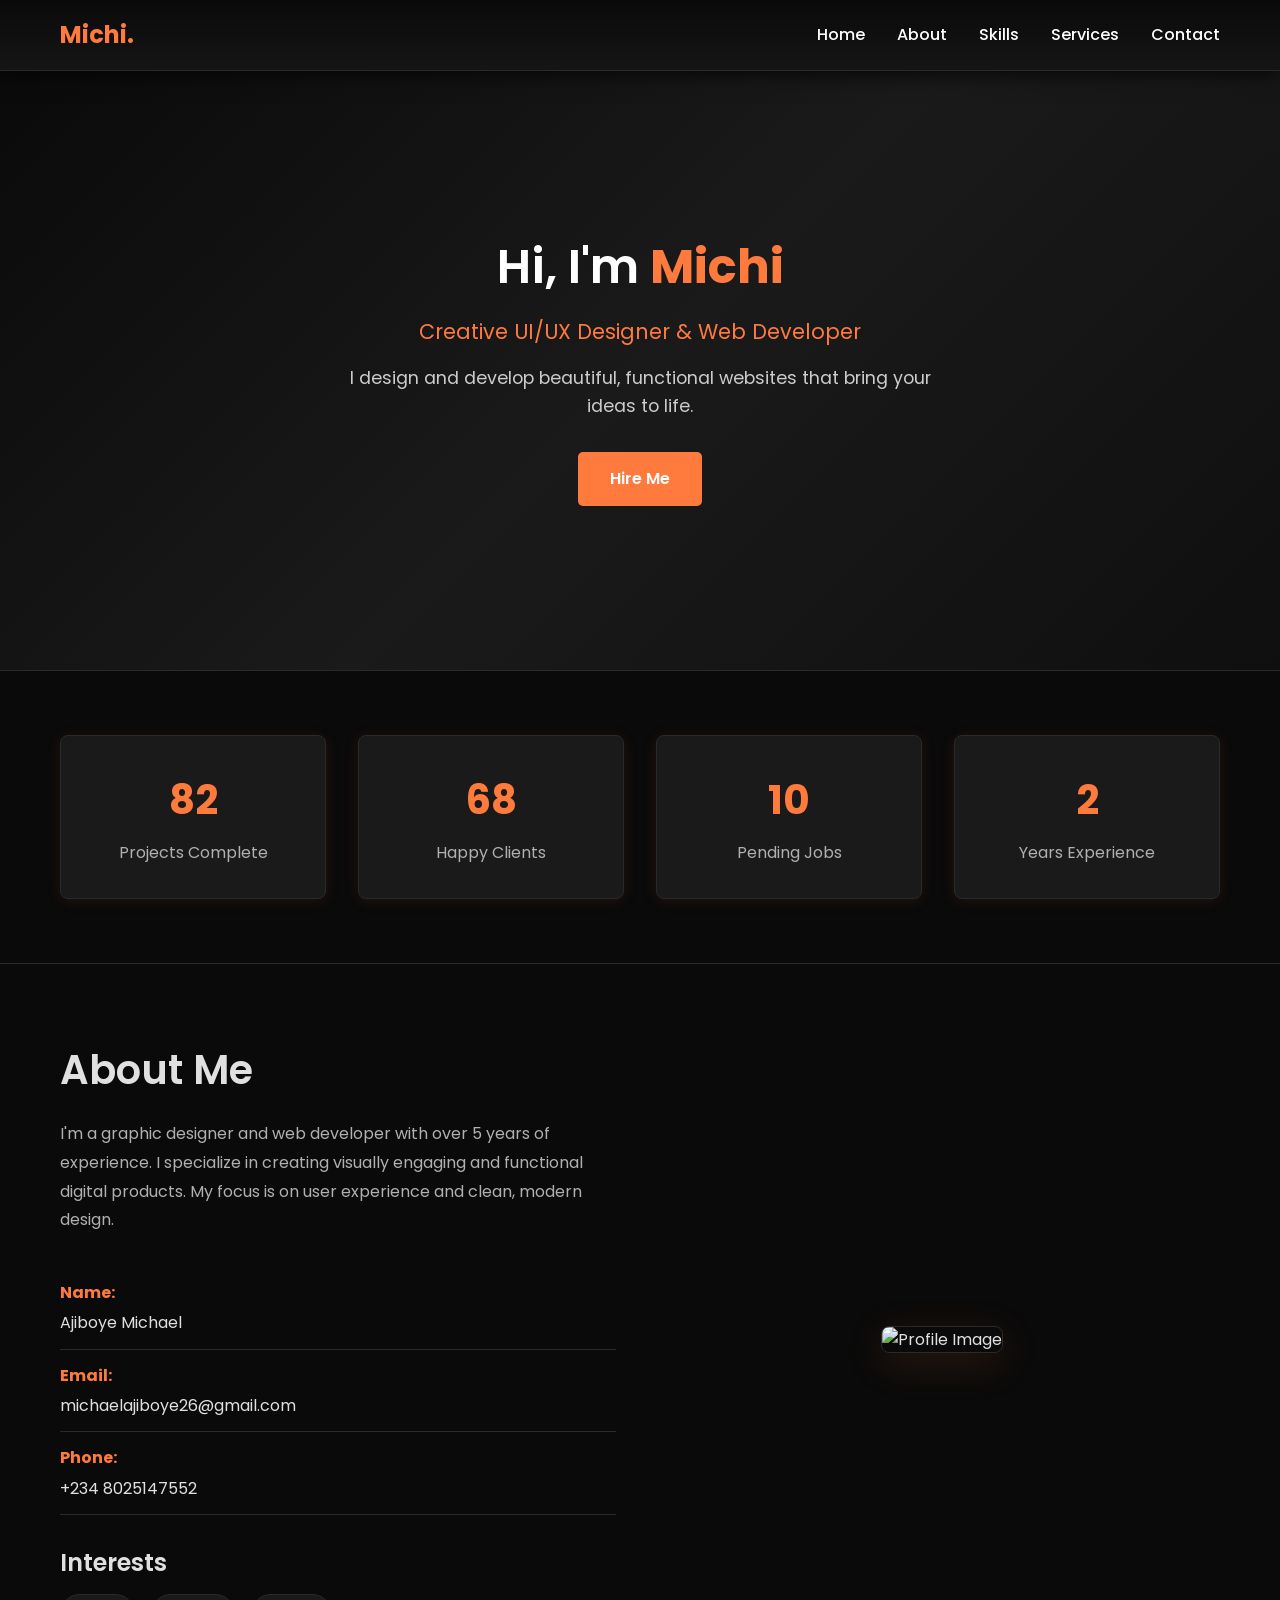
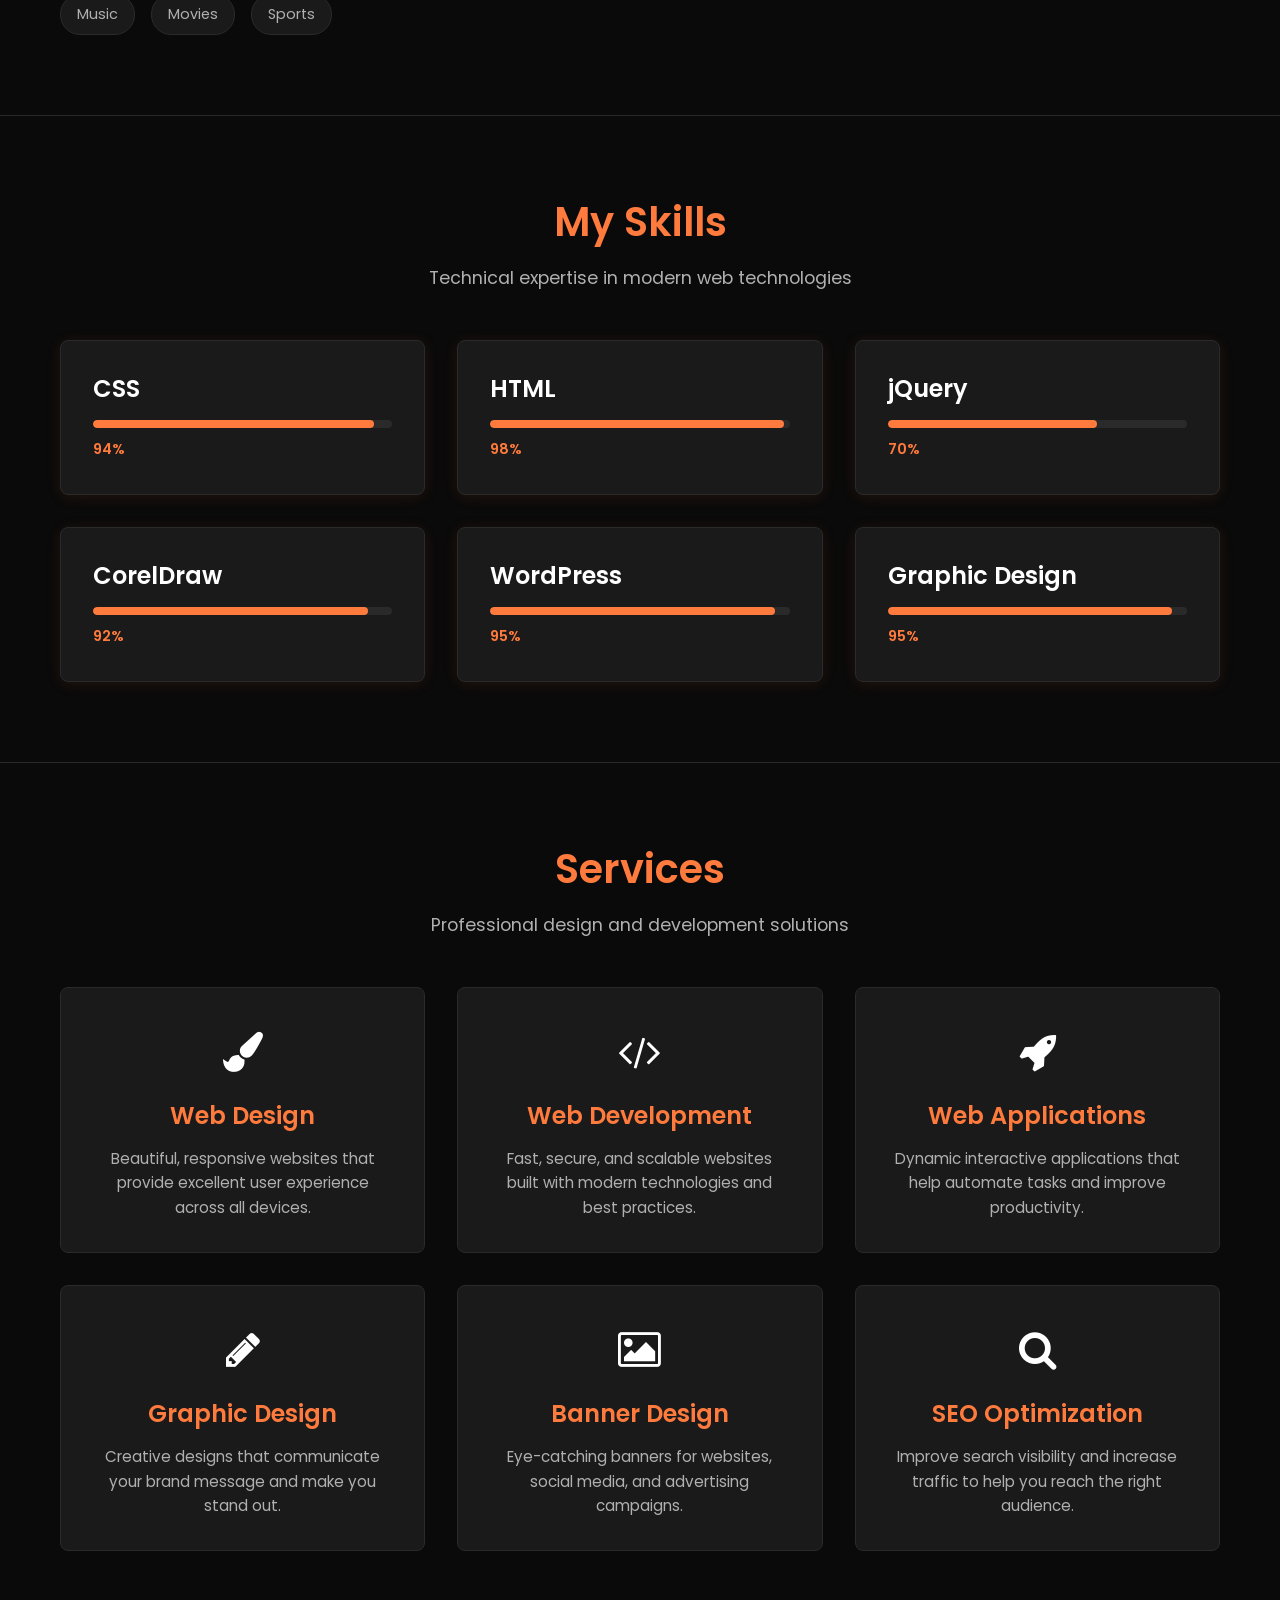
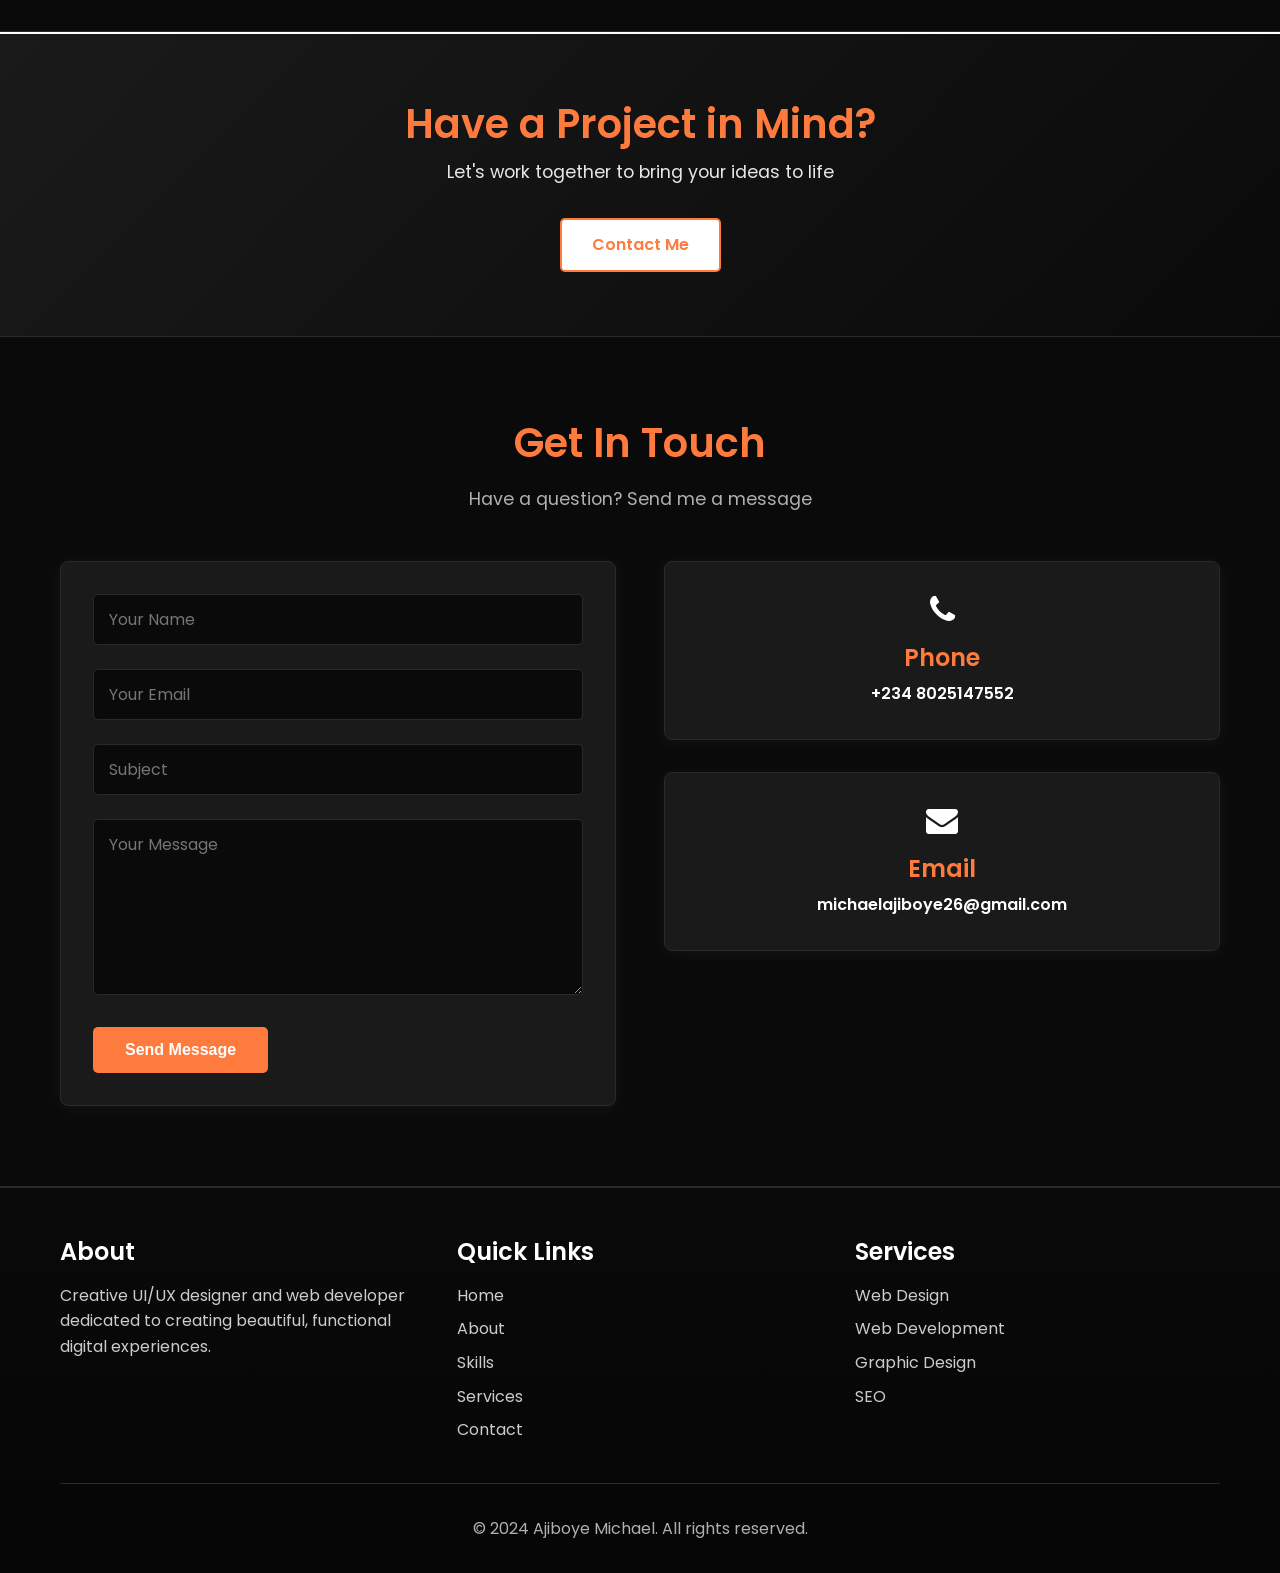
==== index.html @ e6c4ef51 "Add files via upload" ====
<!DOCTYPE html>
<html lang="en">
<head>
	<!-- Meta Information -->
	<meta charset="UTF-8">
	<meta name="viewport" content="width=device-width, initial-scale=1.0">
	<meta name="description" content="Michi - Creative UI/UX Designer & Web Developer. Professional design and web development services.">
	<meta name="author" content="Ajiboye Michael">

	<!-- Title -->
	<title>Michi - UI/UX Designer & Web Developer</title>

	<!-- Stylesheets -->
	<link href="https://fonts.googleapis.com/css?family=Poppins:100,200,300,400,500,600,700,800,900" rel="stylesheet">
	<link rel="stylesheet" href="https://stackpath.bootstrapcdn.com/font-awesome/4.7.0/css/font-awesome.min.css">
	<link rel="stylesheet" href="css/simple-style.css">
</head>
<body>

	<!-- ==================== NAVIGATION ==================== -->
	<nav class="navbar">
		<div class="container">
			<div class="navbar-brand">Michi.</div>
			<ul class="nav-menu">
				<li><a href="#home">Home</a></li>
				<li><a href="#about">About</a></li>
				<li><a href="#skills">Skills</a></li>
				<li><a href="#services">Services</a></li>
				<li><a href="#contact">Contact</a></li>
			</ul>
		</div>
	</nav>

	<!-- ==================== HERO SECTION ==================== -->
	<section id="home" class="hero">
		<div class="hero-content">
			<h1>Hi, I'm <span class="highlight">Michi</span></h1>
			<p class="subtitle">Creative UI/UX Designer & Web Developer</p>
			<p class="description">I design and develop beautiful, functional websites that bring your ideas to life.</p>
			<a href="https://wa.me/2348025147552" class="btn btn-primary">Hire Me</a>
		</div>
	</section>

	<!-- ==================== COUNTER SECTION ==================== -->
	<section class="counter">
		<div class="container">
			<div class="counter-grid">
				<div class="counter-item">
					<div class="counter-number">98+</div>
					<p>Projects Complete</p>
				</div>
				<div class="counter-item">
					<div class="counter-number">82+</div>
					<p>Happy Clients</p>
				</div>
				<div class="counter-item">
					<div class="counter-number">12</div>
					<p>Pending Jobs</p>
				</div>
				<div class="counter-item">
					<div class="counter-number">3</div>
					<p>Years Experience</p>
				</div>
			</div>
		</div>
	</section>

	<!-- ==================== ABOUT SECTION ==================== -->
	<section id="about" class="about">
		<div class="container">
			<div class="about-content">
				<div class="about-text">
					<h2>About Me</h2>
					<p>I'm a graphic designer and web developer with over 5 years of experience. I specialize in creating visually engaging and functional digital products. My focus is on user experience and clean, modern design.</p>
					
					<div class="about-info">
						<div class="info-item">
							<strong>Name:</strong> Ajiboye Michael
						</div>
						<div class="info-item">
							<strong>Email:</strong> michaelajiboye26@gmail.com
						</div>
						<div class="info-item">
							<strong>Phone:</strong> +234 8025147552
						</div>
					</div>

					<div class="interests">
						<h3>Interests</h3>
						<div class="interest-list">
							<span class="interest-tag">Music</span>
							<span class="interest-tag">Movies</span>
							<span class="interest-tag">Sports</span>
						</div>
					</div>
				</div>
				<div class="about-image">
					<img src="images/about-1.jpg" alt="Profile Image">
				</div>
			</div>
		</div>
	</section>

	<!-- ==================== SKILLS SECTION ==================== -->
	<section id="skills" class="skills">
		<div class="container">
			<h2><span class="my-skills-color">My Skills</span></h2>
			<p class="section-subtitle">Technical expertise in modern web technologies</p>
			
			<div class="skills-grid">
				<div class="skill-card">
					<h3>CSS</h3>
					<div class="skill-bar">
						<div class="skill-progress" style="width: 94%"></div>
					</div>
					<span class="skill-percent">94%</span>
				</div>
				<div class="skill-card">
					<h3>HTML</h3>
					<div class="skill-bar">
						<div class="skill-progress" style="width: 98%"></div>
					</div>
					<span class="skill-percent">98%</span>
				</div>
				<div class="skill-card">
					<h3>jQuery</h3>
					<div class="skill-bar">
						<div class="skill-progress" style="width: 70%"></div>
					</div>
					<span class="skill-percent">70%</span>
				</div>
				<div class="skill-card">
					<h3>CorelDraw</h3>
					<div class="skill-bar">
						<div class="skill-progress" style="width: 92%"></div>
					</div>
					<span class="skill-percent">92%</span>
				</div>
				<div class="skill-card">
					<h3>WordPress</h3>
					<div class="skill-bar">
						<div class="skill-progress" style="width: 95%"></div>
					</div>
					<span class="skill-percent">95%</span>
				</div>
				<div class="skill-card">
					<h3>Graphic Design</h3>
					<div class="skill-bar">
						<div class="skill-progress" style="width: 95%"></div>
					</div>
					<span class="skill-percent">95%</span>
				</div>
			</div>
		</div>
	</section>

	<!-- ==================== SERVICES SECTION ==================== -->
	<section id="services" class="services">
		<div class="container">
			<h2><span class="my-skills-color">Services</span></h2>
			<p class="section-subtitle">Professional design and development solutions</p>

			<div class="services-grid">
				<div class="service-card">
					<div class="service-icon"><i class="fa fa-paint-brush"></i></div>
					<h3><span class="my-skills-color">Web Design</span></h3>
					<p>Beautiful, responsive websites that provide excellent user experience across all devices.</p>
				</div>

				<div class="service-card">
					<div class="service-icon"><i class="fa fa-code"></i></div>
					<h3><span class="my-skills-color">Web Development</span></h3>
					<p>Fast, secure, and scalable websites built with modern technologies and best practices.</p>
				</div>

				<div class="service-card">
					<div class="service-icon"><i class="fa fa-rocket"></i></div>
					<h3><span class="my-skills-color">Web Applications</span></h3>
					<p>Dynamic interactive applications that help automate tasks and improve productivity.</p>
				</div>

				<div class="service-card">
					<div class="service-icon"><i class="fa fa-pencil"></i></div>
					<h3><span class="my-skills-color">Graphic Design</span></h3>
					<p>Creative designs that communicate your brand message and make you stand out.</p>
				</div>

				<div class="service-card">
					<div class="service-icon"><i class="fa fa-image"></i></div>
					<h3><span class="my-skills-color">Banner Design</span></h3>
					<p>Eye-catching banners for websites, social media, and advertising campaigns.</p>
				</div>

				<div class="service-card">
					<div class="service-icon"><i class="fa fa-search"></i></div>
					<h3><span class="my-skills-color">SEO Optimization</span></h3>
					<p>Improve search visibility and increase traffic to help you reach the right audience.</p>
				</div>
			</div>
		</div>
	</section>

	<!-- ==================== CTA SECTION ==================== -->
	<section class="cta">
		<div class="container">
			<h2>Have a Project in Mind?</h2>
			<p>Let's work together to bring your ideas to life</p>
			<a href="https://wa.me/2348025147552" class="btn btn-white">Contact Me</a>
		</div>
	</section>

	<!-- ==================== CONTACT SECTION ==================== -->
	<section id="contact" class="contact">
		<div class="container">
			<h2><span class="my-skills-color">Get In Touch</span></h2>
			<p class="section-subtitle">Have a question? Send me a message</p>

			<div class="contact-wrapper">
				<!-- Contact Form -->
				<form id="contact-form" class="contact-form">
					<div class="form-group">
						<input type="text" id="contact-name" placeholder="Your Name" class="form-control" required>
					</div>
					<div class="form-group">
						<input type="email" id="contact-email" placeholder="Your Email" class="form-control" required>
					</div>
					<div class="form-group">
						<input type="text" id="contact-subject" placeholder="Subject" class="form-control" required>
					</div>
					<div class="form-group">
						<textarea id="contact-message" placeholder="Your Message" class="form-control" rows="6" required></textarea>
					</div>
					<button type="button" id="send-message-btn" class="btn btn-primary">Send Message</button>
				</form>

				<!-- Contact Info -->
				<div class="contact-info">
					<div class="info-box">
						<i class="fa fa-phone"></i>
						<h3><span class="my-skills-color">Phone</span></h3>
						<p><a href="tel:+2348025147552">+234 8025147552</a></p>
					</div>
					<div class="info-box">
						<i class="fa fa-envelope"></i>
						<h3><span class="my-skills-color">Email</span></h3>
						<p><a href="mailto:michaelajiboye26@gmail.com">michaelajiboye26@gmail.com</a></p>
					</div>
				</div>
			</div>
		</div>
	</section>

	<!-- ==================== FOOTER ==================== -->
	<footer class="footer">
		<div class="container">
			<div class="footer-content">
				<div class="footer-section">
					<h3>About</h3>
					<p>Creative UI/UX designer and web developer dedicated to creating beautiful, functional digital experiences.</p>
				</div>
				<div class="footer-section">
					<h3>Quick Links</h3>
					<ul>
						<li><a href="#home">Home</a></li>
						<li><a href="#about">About</a></li>
						<li><a href="#skills">Skills</a></li>
						<li><a href="#services">Services</a></li>
						<li><a href="#contact">Contact</a></li>
					</ul>
				</div>
				<div class="footer-section">
					<h3>Services</h3>
					<ul>
						<li><a href="#services">Web Design</a></li>
						<li><a href="#services">Web Development</a></li>
						<li><a href="#services">Graphic Design</a></li>
						<li><a href="#services">SEO</a></li>
					</ul>
				</div>
			</div>
			<div class="footer-bottom">
				<p>&copy; 2024 Ajiboye Michael. All rights reserved.</p>
			</div>
		</div>
	</footer>

	<!-- ==================== SCRIPTS ==================== -->
	<script src="js/jquery.min.js"></script>
	<script src="js/simple-main.js"></script>

	<!-- Contact Form Handler -->
	<script>
		document.addEventListener('DOMContentLoaded', function() {
			// Get the send button and form fields
			const sendBtn = document.getElementById('send-message-btn');
			const messageField = document.getElementById('contact-message');
			const nameField = document.getElementById('contact-name');
			const emailField = document.getElementById('contact-email');
			const subjectField = document.getElementById('contact-subject');

			// Handle send button click
			if (sendBtn) {
				sendBtn.addEventListener('click', function(e) {
					e.preventDefault();

					// Get form values
					const message = messageField.value.trim();
					const name = nameField.value.trim();
					const email = emailField.value.trim();
					const subject = subjectField.value.trim();

					// Validate message is not empty
					if (!message) {
						alert('Please enter a message before sending.');
						return;
					}

					// Build the text to send
					let fullText = '';
					if (name) fullText += 'Name: ' + name + '\n';
					if (email) fullText += 'Email: ' + email + '\n';
					if (subject) fullText += 'Subject: ' + subject + '\n\n';
					fullText += message;

					// Open WhatsApp with pre-filled message
					const whatsappUrl = 'https://wa.me/2348025147552?text=' + encodeURIComponent(fullText);
					window.location.href = whatsappUrl;
				});
			}
		});
	</script>

</body>
</html>
---- css/simple-style.css ----
/* ========================================
   MICHI - Simple, Clean Stylesheet
   Designer: Ajiboye Michael
   ======================================== */

/* ==================== VARIABLES ==================== */
:root {
	--primary-color: #FF7A3D;
	--secondary-color: #0a0a0a;
	--dark-bg: #0f0f0f;
	--light-bg: #1a1a1a;
	--accent-gray: #2a2a2a;
	--white: #ffffff;
	--text-dark: #e0e0e0;
	--text-light: #b0b0b0;
	--border-color: #2a2a2a;
	--font-family: 'Poppins', sans-serif;
	--transition: all 0.3s ease;
}

/* ==================== RESET & BASE ==================== */
* {
	margin: 0;
	padding: 0;
	box-sizing: border-box;
}

html {
	scroll-behavior: smooth;
}

body {
	font-family: var(--font-family);
	font-size: 16px;
	line-height: 1.6;
	color: var(--text-dark);
	background-color: var(--secondary-color);
	background: linear-gradient(135deg, #0a0a0a 0%, #1a1a1a 50%, #0a0a0a 100%);
}

/* ==================== TYPOGRAPHY ==================== */
h1, h2, h3, h4, h5, h6 {
	font-weight: 600;
	margin-bottom: 1rem;
	line-height: 1.3;
}

h1 {
	font-size: 3rem;
}

h2 {
	font-size: 2.5rem;
	text-align: center;
	margin-bottom: 1rem;
}

h3 {
	font-size: 1.5rem;
}

p {
	margin-bottom: 1rem;
	color: var(--text-light);
}

a {
	color: var(--primary-color);
	text-decoration: none;
	transition: var(--transition);
}

a:hover {
	color: #ff9960;
}

/* ==================== CONTAINER & LAYOUT ==================== */
.container {
	max-width: 1200px;
	margin: 0 auto;
	padding: 0 20px;
}
.my-skills-color{
    color: #FF7A3D;
}

section {
	padding: 5rem 0;
}

.highlight {
	color: var(--primary-color);
	font-weight: 700;
}

.section-subtitle {
	text-align: center;
	color: var(--text-light);
	margin-bottom: 3rem;
	font-size: 1.1rem;
}

/* ==================== BUTTONS ==================== */
.btn {
	display: inline-block;
	padding: 12px 30px;
	border-radius: 5px;
	font-weight: 600;
	transition: var(--transition);
	border: 2px solid transparent;
	cursor: pointer;
	text-decoration: none;
	font-size: 1rem;
}

.btn-primary {
	background-color: var(--primary-color);
	color: var(--white);
}

.btn-primary:hover {
	background-color: #ff9960;
	transform: translateY(-2px);
	box-shadow: 0 5px 20px rgba(255, 122, 61, 0.5);
}

.btn-white {
	background-color: var(--white);
	color: var(--primary-color);
	border: 2px solid var(--primary-color);
}

.btn-white:hover {
	background-color: var(--primary-color);
	color: var(--white);
}

/* ==================== NAVBAR ==================== */
.navbar {
	background-color: var(--secondary-color);
	background: linear-gradient(180deg, #0a0a0a 0%, #151515 100%);
	color: var(--white);
	padding: 1rem 0;
	position: sticky;
	top: 0;
	z-index: 100;
	box-shadow: 0 2px 20px rgba(0, 0, 0, 0.8);
	border-bottom: 1px solid #2a2a2a;
}

.navbar .container {
	display: flex;
	justify-content: space-between;
	align-items: center;
}

.navbar-brand {
	font-size: 1.5rem;
	font-weight: 700;
	color: var(--primary-color);
}

.nav-menu {
	display: flex;
	list-style: none;
	gap: 2rem;
}

.nav-menu a {
	color: var(--white);
	font-weight: 500;
	transition: var(--transition);
}

.nav-menu a:hover {
	color: var(--primary-color);
}

/* ==================== HERO SECTION ==================== */
.hero {
	background: linear-gradient(135deg, #0a0a0a 0%, #1a1a1a 50%, #0f0f0f 100%);
	color: var(--white);
	display: flex;
	align-items: center;
	justify-content: center;
	min-height: 600px;
	text-align: center;
	border-bottom: 1px solid #2a2a2a;
}

.hero-content h1 {
	color: var(--white);
	margin-bottom: 1rem;
	animation: fadeInUp 0.8s ease;
}

.hero-content .subtitle {
	font-size: 1.3rem;
	color: var(--primary-color);
	margin-bottom: 1rem;
}

.hero-content .description {
	font-size: 1.1rem;
	margin-bottom: 2rem;
	color: #ccc;
	max-width: 600px;
	margin-left: auto;
	margin-right: auto;
}

@keyframes fadeInUp {
	from {
		opacity: 0;
		transform: translateY(30px);
	}
	to {
		opacity: 1;
		transform: translateY(0);
	}
}

/* ==================== COUNTER SECTION ==================== */
.counter {
	background-color: var(--secondary-color);
	padding: 4rem 0;
	border-bottom: 1px solid #2a2a2a;
}

.counter-grid {
	display: grid;
	grid-template-columns: repeat(auto-fit, minmax(250px, 1fr));
	gap: 2rem;
}

.counter-item {
	text-align: center;
	padding: 2rem;
	background-color: var(--light-bg);
	border-radius: 8px;
	border: 1px solid #2a2a2a;
	box-shadow: 0 2px 15px rgba(255, 122, 61, 0.1);
	transition: var(--transition);
}

.counter-item:hover {
	transform: translateY(-5px);
	box-shadow: 0 10px 30px rgba(255, 122, 61, 0.2);
	border-color: var(--primary-color);
}

.counter-number {
	font-size: 2.5rem;
	font-weight: 700;
	color: var(--primary-color);
	margin-bottom: 0.5rem;
}

.counter-item p {
	margin: 0;
	color: var(--text-light);
}

/* ==================== ABOUT SECTION ==================== */
.about {
	background-color: var(--secondary-color);
	border-bottom: 1px solid #2a2a2a;
}

.about-content {
	display: grid;
	grid-template-columns: 1fr 1fr;
	gap: 3rem;
	align-items: center;
}

.about-text h2 {
	text-align: left;
	margin-bottom: 1.5rem;
}

.about-text p {
	margin-bottom: 1.5rem;
	line-height: 1.8;
}

.about-info {
	margin: 2rem 0;
}

.info-item {
	padding: 0.8rem 0;
	border-bottom: 1px solid #2a2a2a;
}

.info-item strong {
	color: var(--primary-color);
	display: block;
	margin-bottom: 0.3rem;
}

.interests {
	margin-top: 2rem;
}

.interests h3 {
	margin-bottom: 1rem;
}

.interest-list {
	display: flex;
	gap: 1rem;
	flex-wrap: wrap;
}

.interest-tag {
	background-color: var(--light-bg);
	padding: 0.5rem 1rem;
	border-radius: 20px;
	font-size: 0.9rem;
	color: var(--text-light);
	border: 1px solid #2a2a2a;
}

.about-image {
	text-align: center;
}

.about-image img {
	max-width: 100%;
	border-radius: 8px;
	box-shadow: 0 10px 40px rgba(255, 122, 61, 0.15);
	border: 1px solid #2a2a2a;
}

/* ==================== SKILLS SECTION ==================== */
.skills {
	background-color: var(--secondary-color);
	border-bottom: 1px solid #2a2a2a;
}

.skills-grid {
	display: grid;
	grid-template-columns: repeat(auto-fit, minmax(280px, 1fr));
	gap: 2rem;
}

.skill-card {
	background-color: var(--light-bg);
	padding: 2rem;
	border-radius: 8px;
	border: 1px solid #2a2a2a;
	box-shadow: 0 2px 15px rgba(255, 122, 61, 0.1);
	transition: var(--transition);
}

.skill-card:hover {
	transform: translateY(-5px);
	box-shadow: 0 10px 30px rgba(255, 122, 61, 0.2);
	border-color: var(--primary-color);
}

.skill-card h3 {
	margin-bottom: 1rem;
	color: #ffffff;
}

.skill-bar {
	background-color: #2a2a2a;
	height: 8px;
	border-radius: 10px;
	overflow: hidden;
	margin-bottom: 0.5rem;
}

.skill-progress {
	background-color: #FF7A3D;
	height: 100%;
	border-radius: 10px;
	transition: width 1s ease;
}

.skill-percent {
	font-weight: 600;
	color: #FF7A3D;
	font-size: 0.9rem;
}

/* ==================== SERVICES SECTION ==================== */
.services {
	background-color: var(--secondary-color);
	border-bottom: 1px solid #2a2a2a;
}

.services-grid {
	display: grid;
	grid-template-columns: repeat(auto-fit, minmax(280px, 1fr));
	gap: 2rem;
}

.service-card {
	background-color: var(--light-bg);
	padding: 2rem;
	border-radius: 8px;
	text-align: center;
	transition: var(--transition);
	border: 1px solid #2a2a2a;
}

.service-card:hover {
	background-color: rgba(255, 255, 255, 0.05);
	border-color: var(--primary-color);
	box-shadow: 0 10px 30px rgba(255, 255, 255, 0.1);
	transform: translateY(-5px);
}

.service-icon {
	font-size: 2.5rem;
	color: #ffffff;
	margin-bottom: 1rem;
}

.service-card h3 {
	margin-bottom: 1rem;
}

.service-card p {
	margin: 0;
	font-size: 0.95rem;
}

/* ==================== CTA SECTION ==================== */
.cta {
	background: linear-gradient(135deg, #1a1a1a 0%, #0a0a0a 100%);
	color: var(--white);
	text-align: center;
	padding: 4rem 0;
	border-bottom: 1px solid #2a2a2a;
	border-top: 2px solid #ffffff;
}

.cta h2 {
	color: #FF7A3D;
	margin-bottom: 0.5rem;
}

.cta p {
	color: rgba(255, 255, 255, 0.9);
	margin-bottom: 2rem;
	font-size: 1.1rem;
}

/* ==================== CONTACT SECTION ==================== */
.contact {
	background-color: var(--secondary-color);
	border-bottom: 1px solid #2a2a2a;
}

.contact-wrapper {
	display: grid;
	grid-template-columns: 1fr 1fr;
	gap: 3rem;
	margin-top: 3rem;
}

.contact-form {
	background-color: var(--light-bg);
	padding: 2rem;
	border-radius: 8px;
	border: 1px solid #2a2a2a;
	box-shadow: 0 2px 15px rgba(255, 255, 255, 0.05);
}

.form-group {
	margin-bottom: 1.5rem;
}

.form-control {
	width: 100%;
	padding: 12px 15px;
	border: 1px solid #2a2a2a;
	border-radius: 5px;
	font-family: var(--font-family);
	font-size: 1rem;
	transition: var(--transition);
	background-color: #0a0a0a;
	color: var(--text-dark);
}

.form-control:focus {
	outline: none;
	border-color: var(--primary-color);
	box-shadow: 0 0 10px rgba(255, 255, 255, 0.2);
}

.contact-info {
	display: flex;
	flex-direction: column;
	gap: 2rem;
}

.info-box {
	background-color: var(--light-bg);
	padding: 2rem;
	border-radius: 8px;
	text-align: center;
	border: 1px solid #2a2a2a;
	box-shadow: 0 2px 15px rgba(255, 255, 255, 0.05);
	transition: var(--transition);
}

.info-box:hover {
	transform: translateY(-5px);
	box-shadow: 0 10px 30px rgba(255, 255, 255, 0.1);
	border-color: var(--primary-color);
}

.info-box i {
	font-size: 2rem;
	color: #ffffff;
	margin-bottom: 1rem;
}

.info-box h3 {
	margin-bottom: 0.5rem;
}

.info-box p {
	margin: 0;
}

.info-box a {
	color: #ffffff;
	font-weight: 600;
}

/* ==================== FOOTER ==================== */
.footer {
	background-color: #050505;
	background: linear-gradient(180deg, #0a0a0a 0%, #050505 100%);
	color: var(--white);
	padding: 3rem 0 1rem;
	border-top: 1px solid #2a2a2a;
}

.footer-content {
	display: grid;
	grid-template-columns: repeat(auto-fit, minmax(250px, 1fr));
	gap: 2rem;
	margin-bottom: 2rem;
}

.footer-section h3 {
	color: #ffffff;
	margin-bottom: 1rem;
}

.footer-section p {
	color: #ccc;
	margin: 0;
}

.footer-section ul {
	list-style: none;
}

.footer-section ul li {
	margin-bottom: 0.5rem;
}

.footer-section ul a {
	color: #ccc;
	transition: var(--transition);
}

.footer-section ul a:hover {
	color: var(--primary-color);
	padding-left: 5px;
}

.footer-bottom {
	text-align: center;
	padding-top: 2rem;
	border-top: 1px solid #2a2a2a;
	color: #888;
}

/* ==================== RESPONSIVE ==================== */
@media (max-width: 768px) {
	h1 {
		font-size: 2rem;
	}

	h2 {
		font-size: 1.8rem;
	}

	section {
		padding: 3rem 0;
	}

	.hero {
		min-height: 400px;
	}

	.about-content {
		grid-template-columns: 1fr;
	}

	.contact-wrapper {
		grid-template-columns: 1fr;
	}

	.nav-menu {
		gap: 1rem;
		font-size: 0.9rem;
	}

	.navbar-brand {
		font-size: 1.2rem;
	}
}

@media (max-width: 480px) {
	h1 {
		font-size: 1.5rem;
	}

	h2 {
		font-size: 1.3rem;
	}

	.btn {
		padding: 10px 20px;
		font-size: 0.9rem;
	}

	.counter-grid {
		grid-template-columns: 1fr;
	}

	.services-grid {
		grid-template-columns: 1fr;
	}

	.nav-menu {
		display: none;
	}
}
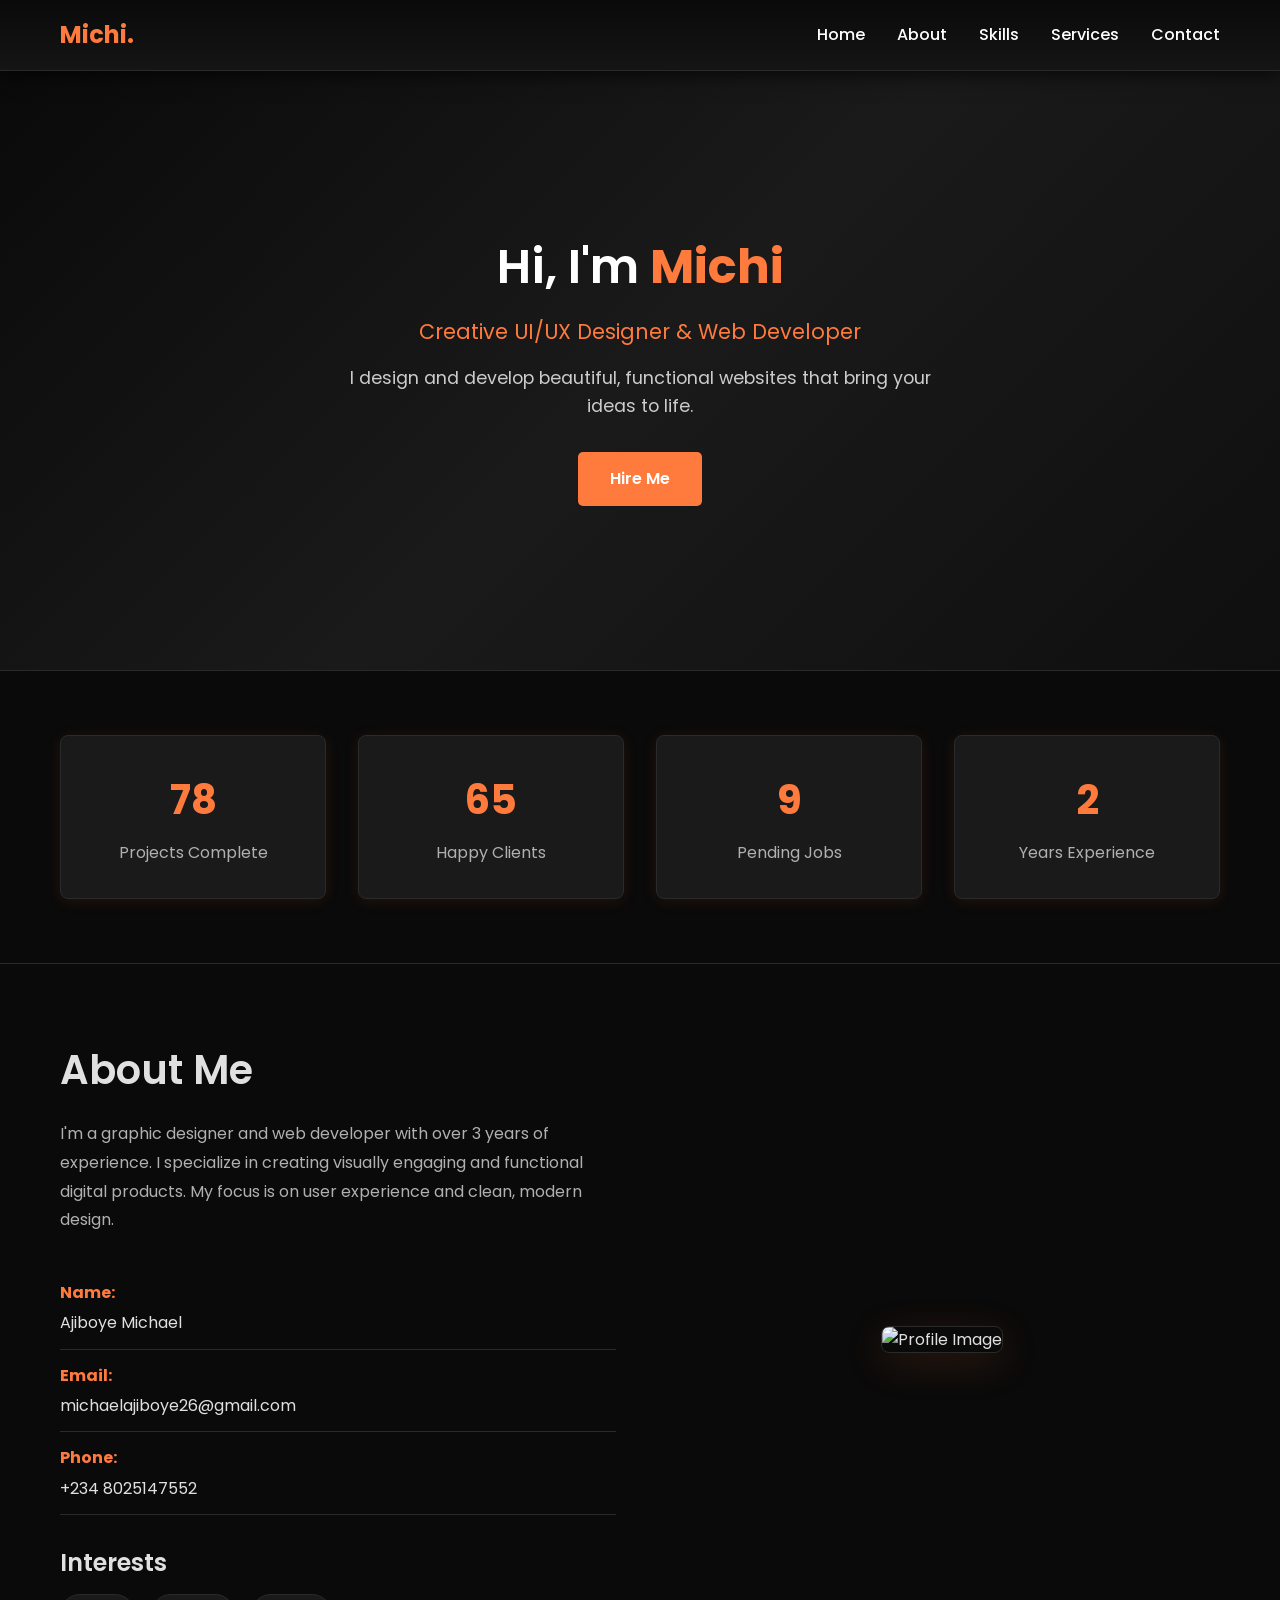
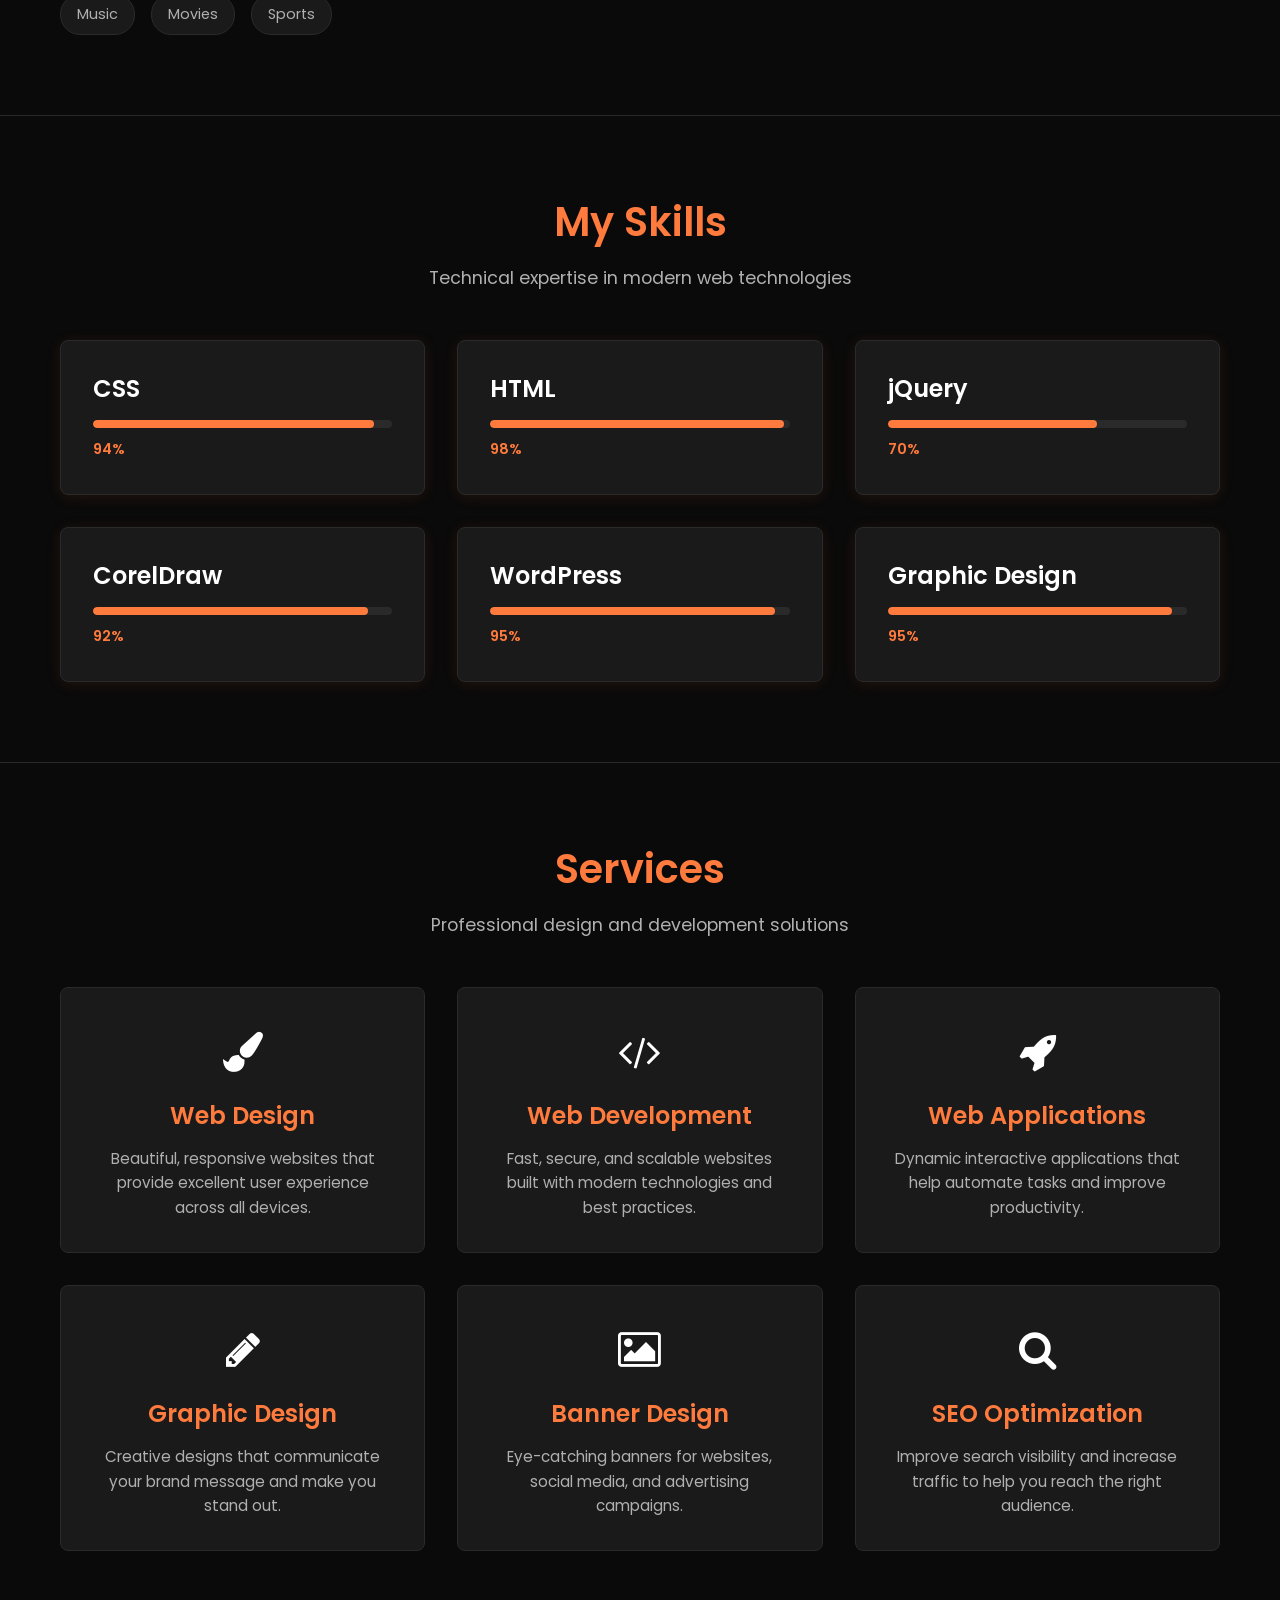
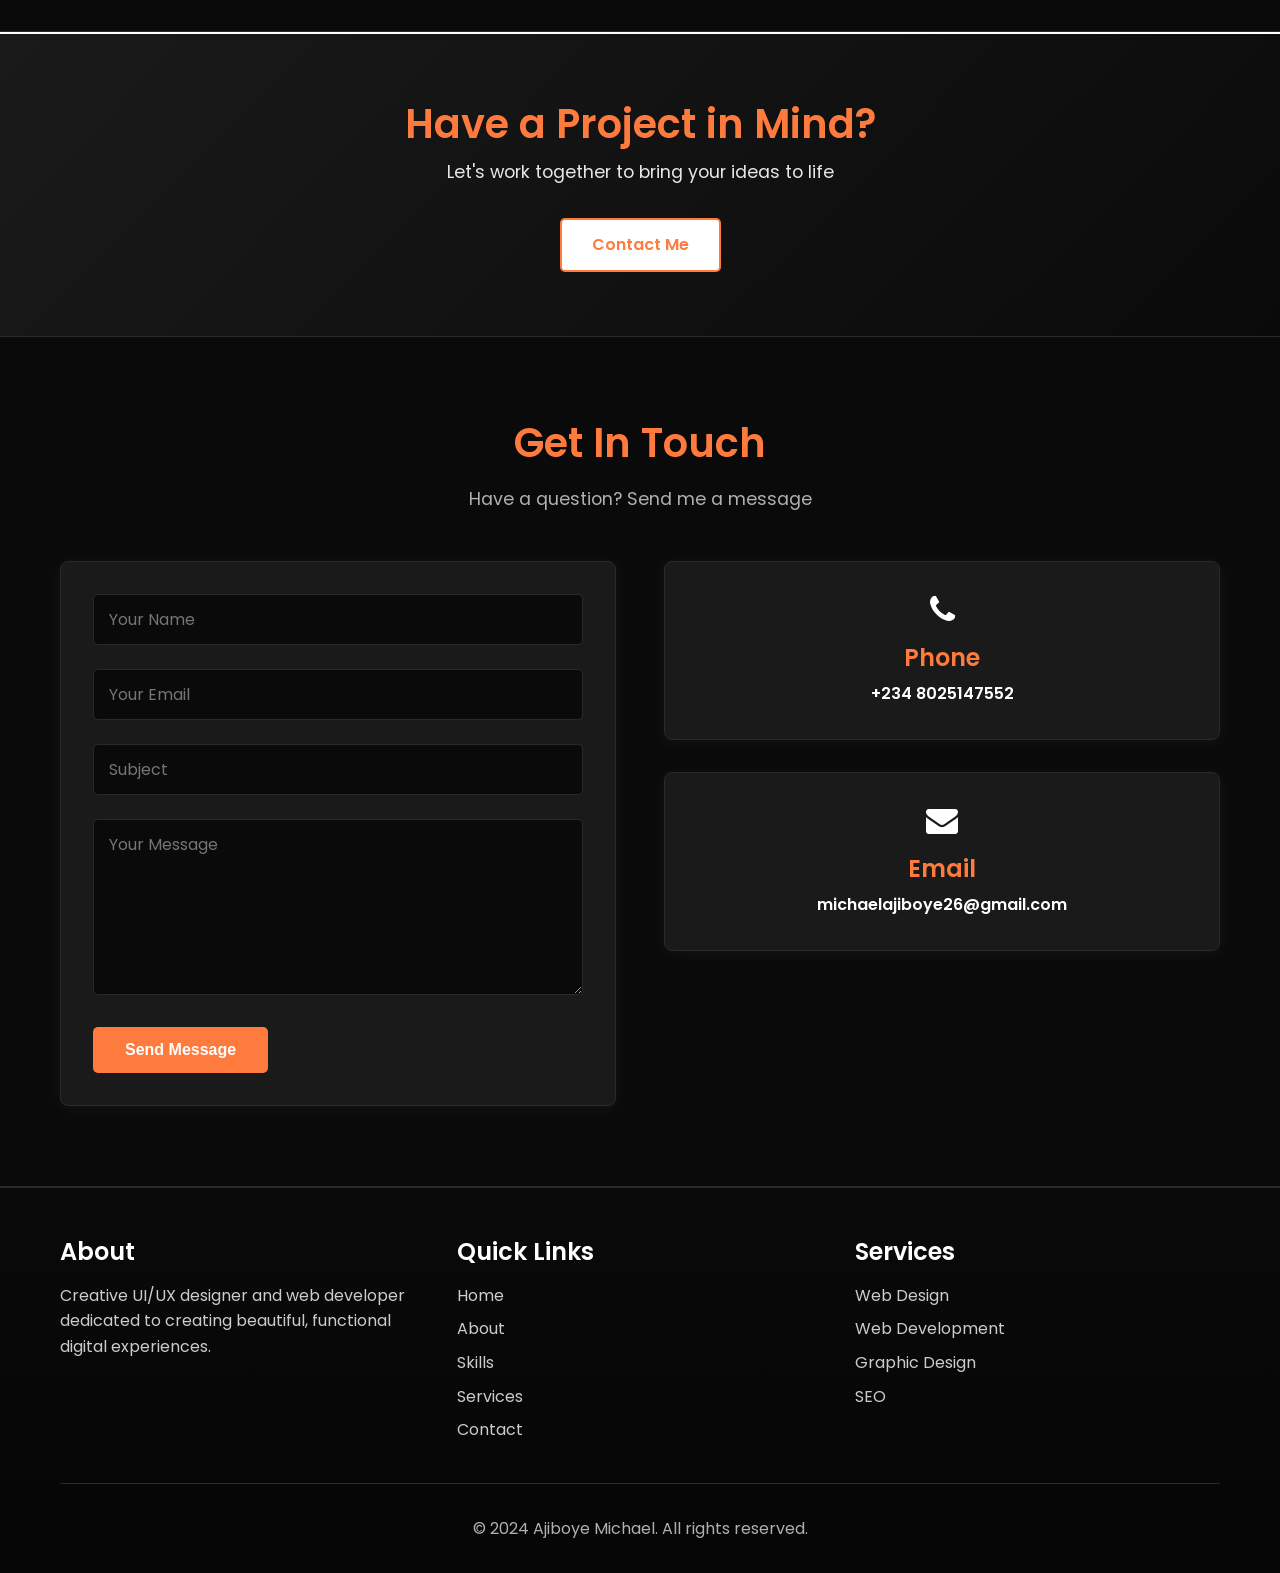
==== commit b40b14f1: "Add files via upload" ====
--- a/index.html
+++ b/index.html
@@ -71,7 +71,7 @@
 			<div class="about-content">
 				<div class="about-text">
 					<h2>About Me</h2>
-					<p>I'm a graphic designer and web developer with over 5 years of experience. I specialize in creating visually engaging and functional digital products. My focus is on user experience and clean, modern design.</p>
+					<p>I'm a graphic designer and web developer with over 3 years of experience. I specialize in creating visually engaging and functional digital products. My focus is on user experience and clean, modern design.</p>
 					
 					<div class="about-info">
 						<div class="info-item">
